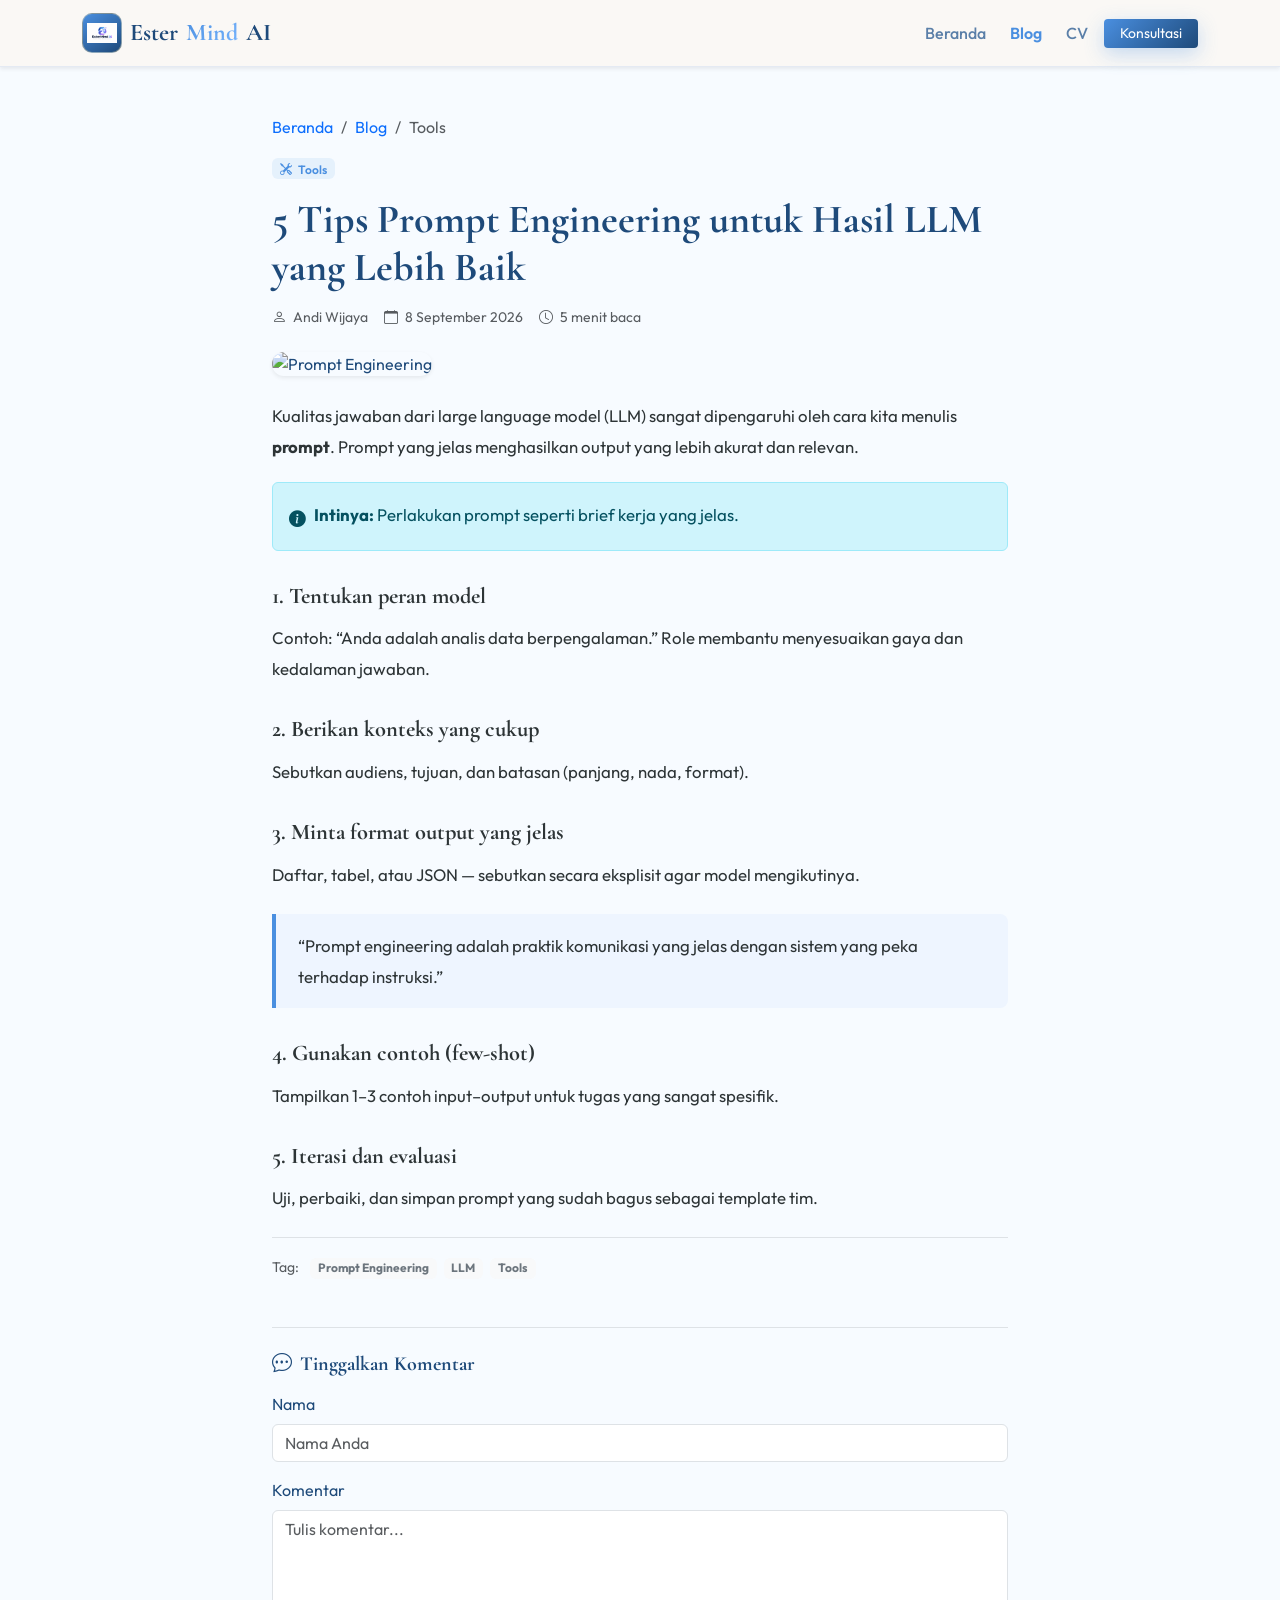
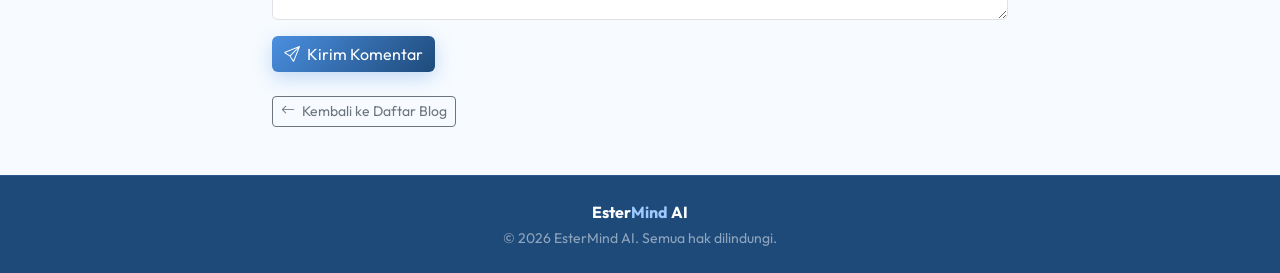
==== blog-detail-2.html @ 057c3f6c "first commit" ====
<!DOCTYPE html>
<html lang="id">
<head>
  <meta charset="UTF-8">
  <meta name="viewport" content="width=device-width, initial-scale=1.0">
  <title>5 Tips Prompt Engineering — EsterMind AI</title>
  <link href="https://cdn.jsdelivr.net/npm/bootstrap@5.3.3/dist/css/bootstrap.min.css" rel="stylesheet">
  <link href="https://cdn.jsdelivr.net/npm/bootstrap-icons@1.11.3/font/bootstrap-icons.min.css" rel="stylesheet">
  <link href="https://fonts.googleapis.com/css2?family=Cormorant+Garamond:wght@500;600;700&family=Outfit:wght@400;500;600;700&display=swap" rel="stylesheet">
  <style>
    body { font-family: "Outfit", system-ui, sans-serif; background: #F7FBFF; color: #1E4A7A; }
    h1, h2, h5 { font-family: "Cormorant Garamond", Georgia, serif; }
    .navbar { background: rgba(250,248,245,0.92) !important; border-bottom: 1px solid rgba(74,143,224,0.12); }
    .navbar-brand { font-family: "Cormorant Garamond", Georgia, serif; font-weight: 700; font-size: 1.5rem; color: #1E4A7A !important; }
    .navbar-brand span { background: linear-gradient(135deg, #4A8FE0, #7BB7FF); -webkit-background-clip: text; -webkit-text-fill-color: transparent; background-clip: text; }
    .navbar-brand img { width: 40px; height: 40px; object-fit: contain; border-radius: 12px; background: linear-gradient(145deg, #4A8FE0, #1E4A7A); padding: 4px; border: 1.5px solid rgba(232,213,163,0.45); }
    .btn-brand { background: linear-gradient(135deg, #4A8FE0, #1E4A7A); color: #fff; border: none; box-shadow: 0 6px 20px rgba(74,143,224,0.3); }
    .btn-brand:hover { background: #1E4A7A; color: #fff; }
    .badge-ai { background: rgba(74,143,224,0.1); color: #4A8FE0; font-weight: 600; }
    .article-cover { max-height: 420px; object-fit: cover; width: 100%; border-radius: 12px; }
    .article-body { font-size: 1.05rem; line-height: 1.85; color: #2d3436; }
    .article-body h2 { font-size: 1.4rem; font-weight: 700; margin-top: 2rem; margin-bottom: 0.8rem; }
    .article-body p { margin-bottom: 1.2rem; }
    .article-body blockquote { border-left: 4px solid #4A8FE0; background: #EEF5FF; padding: 1rem 1.4rem; margin: 1.5rem 0; border-radius: 0 8px 8px 0; }
    footer { background: #1E4A7A; border-top: 1px solid rgba(123,183,255,0.15); }
    .nav-link { color: #5A7FA8 !important; font-weight: 500; }
    .nav-link.active { color: #4A8FE0 !important; font-weight: 600; }
    .nav-link:hover { color: #4A8FE0 !important; }
  </style>
</head>
<body>
  <nav class="navbar navbar-expand-lg navbar-light bg-white shadow-sm sticky-top">
    <div class="container">
      <a class="navbar-brand d-flex align-items-center gap-2" href="index.html">
        <img src="assets/css/images/estermind.png" alt="Logo" style="width:40px;height:40px;object-fit:contain;border-radius:10px;"> Ester<span>Mind</span> AI
      </a>
      <button class="navbar-toggler" type="button" data-bs-toggle="collapse" data-bs-target="#navbarNav"><span class="navbar-toggler-icon"></span></button>
      <div class="collapse navbar-collapse" id="navbarNav">
        <ul class="navbar-nav ms-auto align-items-lg-center gap-lg-2">
          <li class="nav-item"><a class="nav-link" href="index.html">Beranda</a></li>
          <li class="nav-item"><a class="nav-link active fw-semibold" href="blog.html">Blog</a></li>
          <li class="nav-item"><a class="nav-link" href="cv.html">CV</a></li>
          <li class="nav-item"><a class="btn btn-brand btn-sm px-3" href="index.html#kontak">Konsultasi</a></li>
        </ul>
      </div>
    </div>
  </nav>

  <article class="py-5">
    <div class="container">
      <div class="row justify-content-center">
        <div class="col-lg-8">
          <nav aria-label="breadcrumb" class="mb-3">
            <ol class="breadcrumb">
              <li class="breadcrumb-item"><a href="index.html" class="text-decoration-none">Beranda</a></li>
              <li class="breadcrumb-item"><a href="blog.html" class="text-decoration-none">Blog</a></li>
              <li class="breadcrumb-item active">Tools</li>
            </ol>
          </nav>
          <span class="badge badge-ai mb-3"><i class="bi bi-tools me-1"></i> Tools</span>
          <h1 class="fw-bold mb-3">5 Tips Prompt Engineering untuk Hasil LLM yang Lebih Baik</h1>
          <div class="d-flex flex-wrap align-items-center gap-3 text-muted small mb-4">
            <span><i class="bi bi-person me-1"></i> Andi Wijaya</span>
            <span><i class="bi bi-calendar me-1"></i> 8 September 2026</span>
            <span><i class="bi bi-clock me-1"></i> 5 menit baca</span>
          </div>
          <img src="https://images.unsplash.com/photo-1620712943543-bcc4688e7485?w=1200&h=600&fit=crop" alt="Prompt Engineering" class="article-cover mb-4 shadow-sm">
          <div class="article-body">
            <p>Kualitas jawaban dari large language model (LLM) sangat dipengaruhi oleh cara kita menulis <strong>prompt</strong>. Prompt yang jelas menghasilkan output yang lebih akurat dan relevan.</p>
            <div class="alert alert-info d-flex align-items-start gap-2" role="alert">
              <i class="bi bi-info-circle-fill mt-1"></i>
              <div><strong>Intinya:</strong> Perlakukan prompt seperti brief kerja yang jelas.</div>
            </div>
            <h2>1. Tentukan peran model</h2>
            <p>Contoh: “Anda adalah analis data berpengalaman.” Role membantu menyesuaikan gaya dan kedalaman jawaban.</p>
            <h2>2. Berikan konteks yang cukup</h2>
            <p>Sebutkan audiens, tujuan, dan batasan (panjang, nada, format).</p>
            <h2>3. Minta format output yang jelas</h2>
            <p>Daftar, tabel, atau JSON — sebutkan secara eksplisit agar model mengikutinya.</p>
            <blockquote>“Prompt engineering adalah praktik komunikasi yang jelas dengan sistem yang peka terhadap instruksi.”</blockquote>
            <h2>4. Gunakan contoh (few-shot)</h2>
            <p>Tampilkan 1–3 contoh input–output untuk tugas yang sangat spesifik.</p>
            <h2>5. Iterasi dan evaluasi</h2>
            <p>Uji, perbaiki, dan simpan prompt yang sudah bagus sebagai template tim.</p>
          </div>
          <div class="mt-4 pt-3 border-top">
            <span class="text-muted small me-2">Tag:</span>
            <span class="badge bg-light text-secondary me-1">Prompt Engineering</span>
            <span class="badge bg-light text-secondary me-1">LLM</span>
            <span class="badge bg-light text-secondary">Tools</span>
          </div>
          <div class="mt-5 pt-4 border-top">
            <h5 class="fw-bold mb-3"><i class="bi bi-chat-dots me-2"></i>Tinggalkan Komentar</h5>
            <form>
              <div class="mb-3"><label class="form-label">Nama</label><input type="text" class="form-control" placeholder="Nama Anda"></div>
              <div class="mb-3"><label class="form-label">Komentar</label><textarea class="form-control" rows="4" placeholder="Tulis komentar..."></textarea></div>
              <button type="button" class="btn btn-brand"><i class="bi bi-send me-1"></i> Kirim Komentar</button>
            </form>
          </div>
          <div class="mt-4"><a href="blog.html" class="btn btn-outline-secondary btn-sm"><i class="bi bi-arrow-left me-1"></i> Kembali ke Daftar Blog</a></div>
        </div>
      </div>
    </div>
  </article>

  <footer class="text-white-50 py-4">
    <div class="container text-center">
      <p class="mb-1"><a href="index.html" class="text-white text-decoration-none fw-bold">Ester<span style="color:#9CC9FF;">Mind</span> AI</a></p>
      <p class="small mb-0">&copy; 2026 EsterMind AI. Semua hak dilindungi.</p>
    </div>
  </footer>
  <script src="https://cdn.jsdelivr.net/npm/bootstrap@5.3.3/dist/js/bootstrap.bundle.min.js"></script>
</body>
</html>
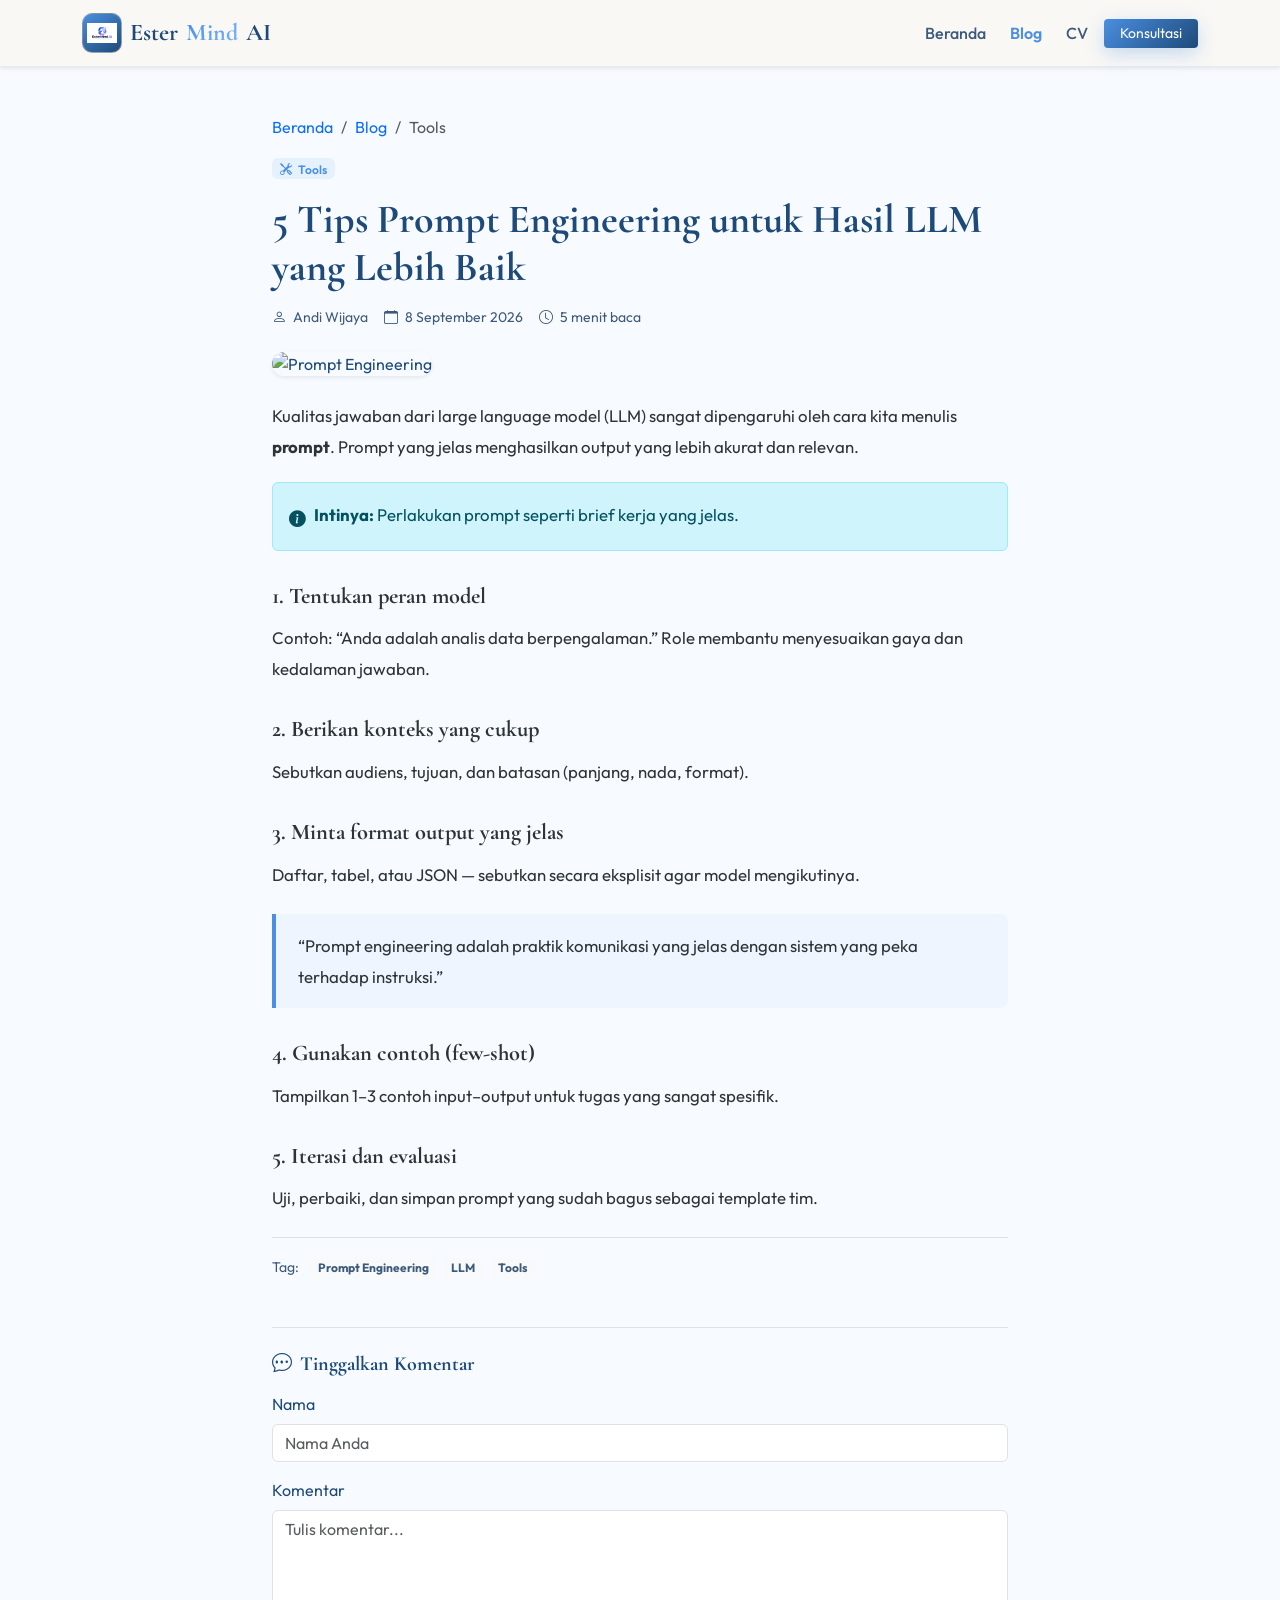
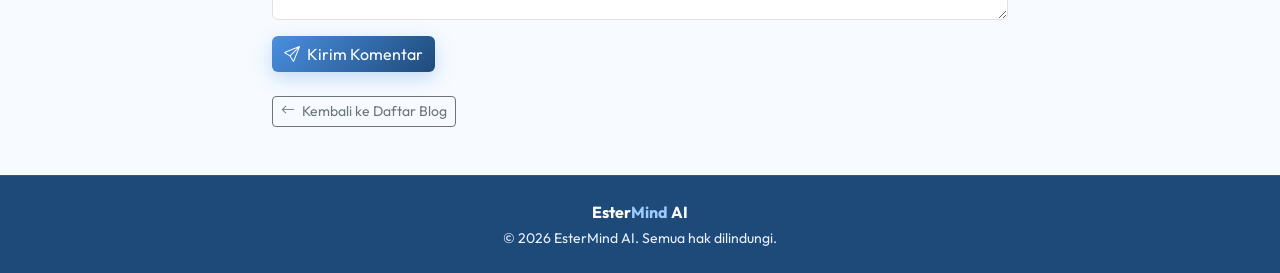
==== commit 15fc3472: "lagi" ====
--- a/blog-detail-2.html
+++ b/blog-detail-2.html
@@ -23,18 +23,21 @@
     .article-body p { margin-bottom: 1.2rem; }
     .article-body blockquote { border-left: 4px solid #4A8FE0; background: #EEF5FF; padding: 1rem 1.4rem; margin: 1.5rem 0; border-radius: 0 8px 8px 0; }
     footer { background: #1E4A7A; border-top: 1px solid rgba(123,183,255,0.15); }
-    .nav-link { color: #5A7FA8 !important; font-weight: 500; }
+    .nav-link { color: #3D5A7A !important; font-weight: 500; }
     .nav-link.active { color: #4A8FE0 !important; font-weight: 600; }
     .nav-link:hover { color: #4A8FE0 !important; }
+      .text-body-secondary { color: #3D5A7A !important; }
+    .text-secondary { color: #3D5A7A !important; }
+    footer, footer a, footer p { color: #E8F2FF !important; }
   </style>
 </head>
 <body>
-  <nav class="navbar navbar-expand-lg navbar-light bg-white shadow-sm sticky-top">
+  <nav class="navbar navbar-expand-lg navbar-light shadow-sm sticky-top" aria-label="Navigasi utama" aria-label="Navigasi utama">
     <div class="container">
       <a class="navbar-brand d-flex align-items-center gap-2" href="index.html">
-        <img src="assets/css/images/estermind.png" alt="Logo" style="width:40px;height:40px;object-fit:contain;border-radius:10px;"> Ester<span>Mind</span> AI
+        <img src="assets/css/images/estermind.png" alt="" style="width:40px;height:40px;object-fit:contain;border-radius:10px;"> Ester<span>Mind</span> AI
       </a>
-      <button class="navbar-toggler" type="button" data-bs-toggle="collapse" data-bs-target="#navbarNav"><span class="navbar-toggler-icon"></span></button>
+      <button class="navbar-toggler" type="button" data-bs-toggle="collapse" data-bs-target="#navbarNav" aria-controls="navbarNav" aria-expanded="false" aria-label="Buka menu navigasi"><span class="navbar-toggler-icon"></span></button>
       <div class="collapse navbar-collapse" id="navbarNav">
         <ul class="navbar-nav ms-auto align-items-lg-center gap-lg-2">
           <li class="nav-item"><a class="nav-link" href="index.html">Beranda</a></li>
@@ -46,6 +49,8 @@
     </div>
   </nav>
 
+
+  <main id="main-content">
   <article class="py-5">
     <div class="container">
       <div class="row justify-content-center">
@@ -59,7 +64,7 @@
           </nav>
           <span class="badge badge-ai mb-3"><i class="bi bi-tools me-1"></i> Tools</span>
           <h1 class="fw-bold mb-3">5 Tips Prompt Engineering untuk Hasil LLM yang Lebih Baik</h1>
-          <div class="d-flex flex-wrap align-items-center gap-3 text-muted small mb-4">
+          <div class="d-flex flex-wrap align-items-center gap-3 text-body-secondary small mb-4">
             <span><i class="bi bi-person me-1"></i> Andi Wijaya</span>
             <span><i class="bi bi-calendar me-1"></i> 8 September 2026</span>
             <span><i class="bi bi-clock me-1"></i> 5 menit baca</span>
@@ -84,13 +89,13 @@
             <p>Uji, perbaiki, dan simpan prompt yang sudah bagus sebagai template tim.</p>
           </div>
           <div class="mt-4 pt-3 border-top">
-            <span class="text-muted small me-2">Tag:</span>
+            <span class="text-secondary small me-2">Tag:</span>
             <span class="badge bg-light text-secondary me-1">Prompt Engineering</span>
             <span class="badge bg-light text-secondary me-1">LLM</span>
             <span class="badge bg-light text-secondary">Tools</span>
           </div>
           <div class="mt-5 pt-4 border-top">
-            <h5 class="fw-bold mb-3"><i class="bi bi-chat-dots me-2"></i>Tinggalkan Komentar</h5>
+            <h2 class="fw-bold mb-3 h5"><i class="bi bi-chat-dots me-2" aria-hidden="true"></i>Tinggalkan Komentar</h2>
             <form>
               <div class="mb-3"><label class="form-label">Nama</label><input type="text" class="form-control" placeholder="Nama Anda"></div>
               <div class="mb-3"><label class="form-label">Komentar</label><textarea class="form-control" rows="4" placeholder="Tulis komentar..."></textarea></div>
@@ -103,7 +108,9 @@
     </div>
   </article>
 
-  <footer class="text-white-50 py-4">
+    </main>
+
+  <footer class="text-white py-4" role="contentinfo">
     <div class="container text-center">
       <p class="mb-1"><a href="index.html" class="text-white text-decoration-none fw-bold">Ester<span style="color:#9CC9FF;">Mind</span> AI</a></p>
       <p class="small mb-0">&copy; 2026 EsterMind AI. Semua hak dilindungi.</p>
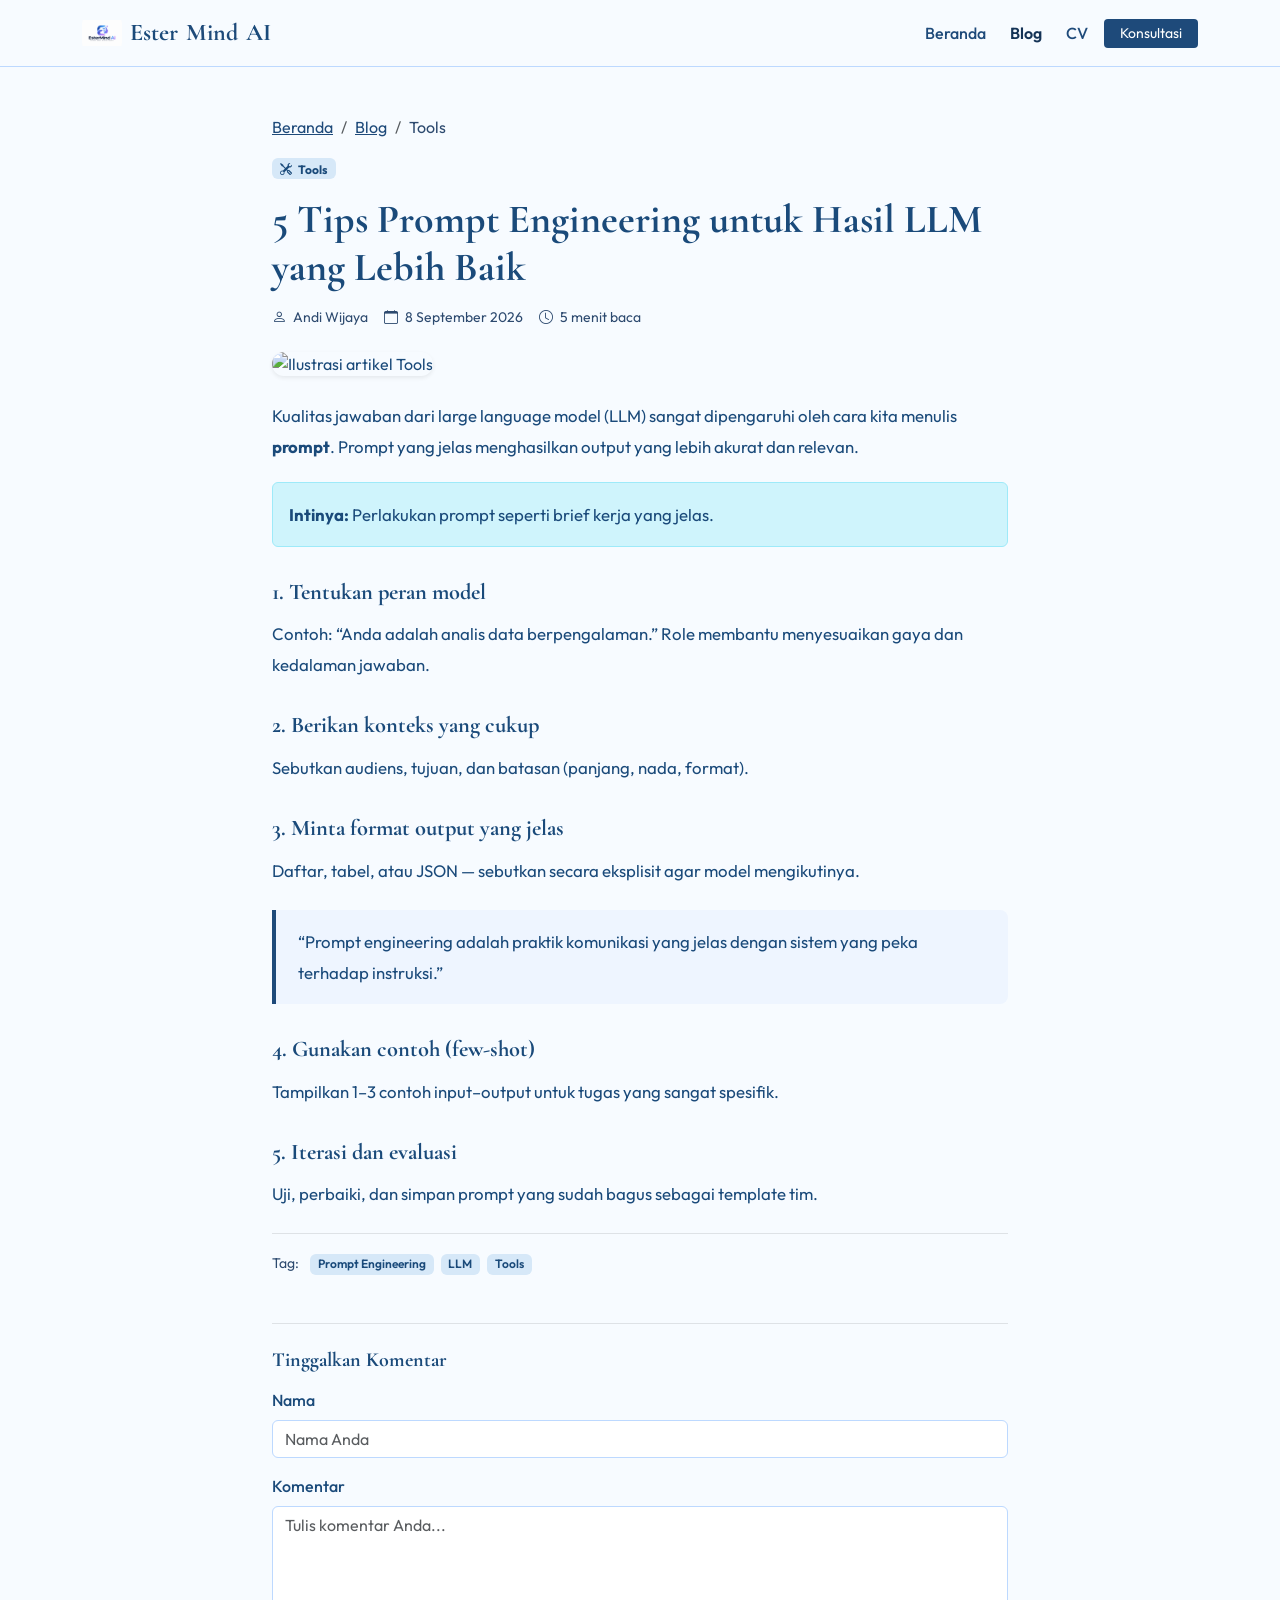
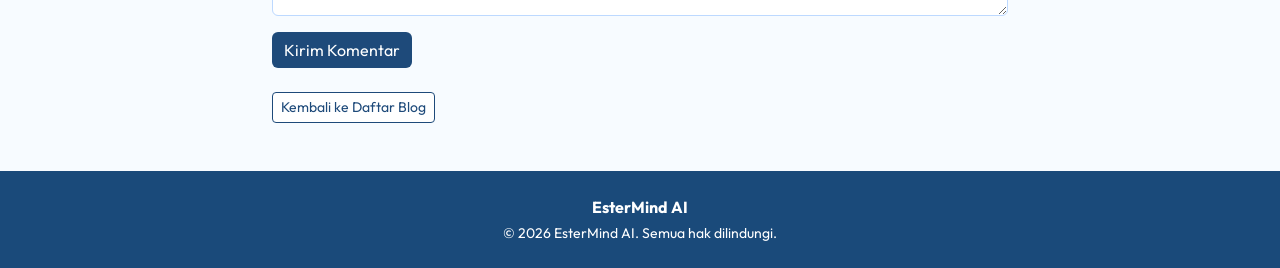
==== commit f6381306: "again" ====
--- a/blog-detail-2.html
+++ b/blog-detail-2.html
@@ -3,45 +3,61 @@
 <head>
   <meta charset="UTF-8">
   <meta name="viewport" content="width=device-width, initial-scale=1.0">
-  <title>5 Tips Prompt Engineering — EsterMind AI</title>
+  <title>5 Tips Prompt Engineering untuk Hasil LLM yang Lebih Baik — EsterMind AI</title>
   <link href="https://cdn.jsdelivr.net/npm/bootstrap@5.3.3/dist/css/bootstrap.min.css" rel="stylesheet">
   <link href="https://cdn.jsdelivr.net/npm/bootstrap-icons@1.11.3/font/bootstrap-icons.min.css" rel="stylesheet">
   <link href="https://fonts.googleapis.com/css2?family=Cormorant+Garamond:wght@500;600;700&family=Outfit:wght@400;500;600;700&display=swap" rel="stylesheet">
   <style>
-    body { font-family: "Outfit", system-ui, sans-serif; background: #F7FBFF; color: #1E4A7A; }
-    h1, h2, h5 { font-family: "Cormorant Garamond", Georgia, serif; }
-    .navbar { background: rgba(250,248,245,0.92) !important; border-bottom: 1px solid rgba(74,143,224,0.12); }
-    .navbar-brand { font-family: "Cormorant Garamond", Georgia, serif; font-weight: 700; font-size: 1.5rem; color: #1E4A7A !important; }
-    .navbar-brand span { background: linear-gradient(135deg, #4A8FE0, #7BB7FF); -webkit-background-clip: text; -webkit-text-fill-color: transparent; background-clip: text; }
-    .navbar-brand img { width: 40px; height: 40px; object-fit: contain; border-radius: 12px; background: linear-gradient(145deg, #4A8FE0, #1E4A7A); padding: 4px; border: 1.5px solid rgba(232,213,163,0.45); }
-    .btn-brand { background: linear-gradient(135deg, #4A8FE0, #1E4A7A); color: #fff; border: none; box-shadow: 0 6px 20px rgba(74,143,224,0.3); }
-    .btn-brand:hover { background: #1E4A7A; color: #fff; }
-    .badge-ai { background: rgba(74,143,224,0.1); color: #4A8FE0; font-weight: 600; }
+    body { font-family: "Outfit", system-ui, sans-serif; background: #F7FBFF; color: #1A4A7A; }
+    h1, h2, h3, h5, .card-title { font-family: "Cormorant Garamond", Georgia, serif; }
+    .navbar { background: #F7FBFF !important; border-bottom: 1px solid #BDD9FF; }
+    .navbar-brand { font-family: "Cormorant Garamond", Georgia, serif; font-weight: 700; font-size: 1.5rem; color: #1A4A7A !important; }
+    .navbar-brand span { color: #1E4A7A !important; -webkit-text-fill-color: #1E4A7A; background: none; }
+    .navbar-brand img { width: 40px; height: 40px; object-fit: contain; border-radius: 10px; background: transparent; padding: 0; border: none; }
+    .btn-brand { background: #1E4A7A; color: #ffffff; border: none; }
+    .btn-brand:hover { background: #143356; color: #ffffff; }
+    .btn-outline-secondary { color: #1E4A7A; border-color: #1E4A7A; background: #ffffff; }
+    .btn-outline-secondary:hover { background: #1E4A7A; color: #ffffff; border-color: #1E4A7A; }
+    .badge-ai { background: #D6E8F8; color: #1A4A7A; font-weight: 700; }
+    .card { transition: transform 0.25s ease, box-shadow 0.25s ease; border: 1.5px solid #BDD9FF; background: #ffffff; border-radius: 16px; }
+    .card:hover { transform: translateY(-6px); box-shadow: 0 14px 36px rgba(30,74,122,0.12); }
+    .card-img-top { height: 200px; object-fit: cover; border-radius: 16px 16px 0 0; }
+    .page-header { background: #EEF5FF; border-bottom: 1px solid #BDD9FF; }
+    .page-header h1 { font-weight: 600; color: #1A4A7A; }
     .article-cover { max-height: 420px; object-fit: cover; width: 100%; border-radius: 12px; }
-    .article-body { font-size: 1.05rem; line-height: 1.85; color: #2d3436; }
-    .article-body h2 { font-size: 1.4rem; font-weight: 700; margin-top: 2rem; margin-bottom: 0.8rem; }
+    .article-body { font-size: 1.05rem; line-height: 1.85; color: #1A4A7A; }
+    .article-body h2 { font-size: 1.4rem; font-weight: 700; margin-top: 2rem; margin-bottom: 0.8rem; color: #1A4A7A; }
     .article-body p { margin-bottom: 1.2rem; }
-    .article-body blockquote { border-left: 4px solid #4A8FE0; background: #EEF5FF; padding: 1rem 1.4rem; margin: 1.5rem 0; border-radius: 0 8px 8px 0; }
-    footer { background: #1E4A7A; border-top: 1px solid rgba(123,183,255,0.15); }
-    .nav-link { color: #3D5A7A !important; font-weight: 500; }
-    .nav-link.active { color: #4A8FE0 !important; font-weight: 600; }
-    .nav-link:hover { color: #4A8FE0 !important; }
-      .text-body-secondary { color: #3D5A7A !important; }
-    .text-secondary { color: #3D5A7A !important; }
-    footer, footer a, footer p { color: #E8F2FF !important; }
-  </style>
+    .article-body blockquote { border-left: 4px solid #1E4A7A; background: #EEF5FF; padding: 1rem 1.4rem; margin: 1.5rem 0; border-radius: 0 8px 8px 0; color: #1A4A7A; }
+    footer { background: #1A4A7A; color: #FFFFFF; }
+    footer a, footer p, footer span { color: #FFFFFF !important; }
+    .nav-link { color: #1E4A7A !important; font-weight: 500; }
+    .nav-link.active { color: #143356 !important; font-weight: 700; }
+    .nav-link:hover { color: #143356 !important; }
+    .text-muted, .text-secondary, .text-body-secondary { color: #2D4A6F !important; }
+    .badge.bg-light { color: #1A4A7A !important; background: #D6E8F8 !important; font-weight: 600; }
+    .breadcrumb-item a { color: #1E4A7A; }
+    .breadcrumb-item.active { color: #2D4A6F; }
+    .form-label { color: #1A4A7A; font-weight: 500; }
+    .form-control { border-color: #BDD9FF; color: #1A4A7A; }
+    .alert { color: #1A4A7A; }
+    a { color: #1E4A7A; }
+</style>
 </head>
 <body>
-  <nav class="navbar navbar-expand-lg navbar-light shadow-sm sticky-top" aria-label="Navigasi utama" aria-label="Navigasi utama">
+  <nav class="navbar navbar-expand-lg sticky-top" aria-label="Navigasi utama">
     <div class="container">
       <a class="navbar-brand d-flex align-items-center gap-2" href="index.html">
-        <img src="assets/css/images/estermind.png" alt="" style="width:40px;height:40px;object-fit:contain;border-radius:10px;"> Ester<span>Mind</span> AI
+        <img src="assets/css/images/estermind.png" alt="" width="40" height="40">
+        Ester<span>Mind</span> AI
       </a>
-      <button class="navbar-toggler" type="button" data-bs-toggle="collapse" data-bs-target="#navbarNav" aria-controls="navbarNav" aria-expanded="false" aria-label="Buka menu navigasi"><span class="navbar-toggler-icon"></span></button>
+      <button class="navbar-toggler" type="button" data-bs-toggle="collapse" data-bs-target="#navbarNav" aria-controls="navbarNav" aria-expanded="false" aria-label="Buka menu navigasi">
+        <span class="navbar-toggler-icon"></span>
+      </button>
       <div class="collapse navbar-collapse" id="navbarNav">
         <ul class="navbar-nav ms-auto align-items-lg-center gap-lg-2">
           <li class="nav-item"><a class="nav-link" href="index.html">Beranda</a></li>
-          <li class="nav-item"><a class="nav-link active fw-semibold" href="blog.html">Blog</a></li>
+          <li class="nav-item"><a class="nav-link active fw-semibold" href="blog.html" aria-current="page">Blog</a></li>
           <li class="nav-item"><a class="nav-link" href="cv.html">CV</a></li>
           <li class="nav-item"><a class="btn btn-brand btn-sm px-3" href="index.html#kontak">Konsultasi</a></li>
         </ul>
@@ -49,70 +65,70 @@
     </div>
   </nav>
 
-
   <main id="main-content">
-  <article class="py-5">
-    <div class="container">
-      <div class="row justify-content-center">
-        <div class="col-lg-8">
-          <nav aria-label="breadcrumb" class="mb-3">
-            <ol class="breadcrumb">
-              <li class="breadcrumb-item"><a href="index.html" class="text-decoration-none">Beranda</a></li>
-              <li class="breadcrumb-item"><a href="blog.html" class="text-decoration-none">Blog</a></li>
-              <li class="breadcrumb-item active">Tools</li>
-            </ol>
-          </nav>
-          <span class="badge badge-ai mb-3"><i class="bi bi-tools me-1"></i> Tools</span>
-          <h1 class="fw-bold mb-3">5 Tips Prompt Engineering untuk Hasil LLM yang Lebih Baik</h1>
-          <div class="d-flex flex-wrap align-items-center gap-3 text-body-secondary small mb-4">
-            <span><i class="bi bi-person me-1"></i> Andi Wijaya</span>
-            <span><i class="bi bi-calendar me-1"></i> 8 September 2026</span>
-            <span><i class="bi bi-clock me-1"></i> 5 menit baca</span>
+    <article class="py-5">
+      <div class="container">
+        <div class="row justify-content-center">
+          <div class="col-lg-8">
+            <nav aria-label="breadcrumb" class="mb-3">
+              <ol class="breadcrumb">
+                <li class="breadcrumb-item"><a href="index.html">Beranda</a></li>
+                <li class="breadcrumb-item"><a href="blog.html">Blog</a></li>
+                <li class="breadcrumb-item active" aria-current="page">Tools</li>
+              </ol>
+            </nav>
+            <span class="badge badge-ai mb-3"><i class="bi bi-tools me-1" aria-hidden="true"></i> Tools</span>
+            <h1 class="fw-bold mb-3">5 Tips Prompt Engineering untuk Hasil LLM yang Lebih Baik</h1>
+            <div class="d-flex flex-wrap align-items-center gap-3 text-muted small mb-4">
+              <span><i class="bi bi-person me-1" aria-hidden="true"></i> Andi Wijaya</span>
+              <span><i class="bi bi-calendar me-1" aria-hidden="true"></i> 8 September 2026</span>
+              <span><i class="bi bi-clock me-1" aria-hidden="true"></i> 5 menit baca</span>
+            </div>
+            <img src="https://images.unsplash.com/photo-1620712943543-bcc4688e7485?w=1200&h=600&fit=crop" alt="Ilustrasi artikel Tools" class="article-cover mb-4 shadow-sm" width="1200" height="600">
+            <div class="article-body">
+              <p>Kualitas jawaban dari large language model (LLM) sangat dipengaruhi oleh cara kita menulis <strong>prompt</strong>. Prompt yang jelas menghasilkan output yang lebih akurat dan relevan.</p>
+              <div class="alert alert-info" role="alert"><strong>Intinya:</strong> Perlakukan prompt seperti brief kerja yang jelas.</div>
+              <h2>1. Tentukan peran model</h2>
+              <p>Contoh: “Anda adalah analis data berpengalaman.” Role membantu menyesuaikan gaya dan kedalaman jawaban.</p>
+              <h2>2. Berikan konteks yang cukup</h2>
+              <p>Sebutkan audiens, tujuan, dan batasan (panjang, nada, format).</p>
+              <h2>3. Minta format output yang jelas</h2>
+              <p>Daftar, tabel, atau JSON — sebutkan secara eksplisit agar model mengikutinya.</p>
+              <blockquote>“Prompt engineering adalah praktik komunikasi yang jelas dengan sistem yang peka terhadap instruksi.”</blockquote>
+              <h2>4. Gunakan contoh (few-shot)</h2>
+              <p>Tampilkan 1–3 contoh input–output untuk tugas yang sangat spesifik.</p>
+              <h2>5. Iterasi dan evaluasi</h2>
+              <p>Uji, perbaiki, dan simpan prompt yang sudah bagus sebagai template tim.</p>
+            </div>
+            <div class="mt-4 pt-3 border-top">
+              <span class="text-muted small me-2">Tag:</span>
+              <span class="badge bg-light text-secondary me-1">Prompt Engineering</span> <span class="badge bg-light text-secondary me-1">LLM</span> <span class="badge bg-light text-secondary me-1">Tools</span>
+            </div>
+            <div class="mt-5 pt-4 border-top">
+              <h2 class="h5 fw-bold mb-3">Tinggalkan Komentar</h2>
+              <form>
+                <div class="mb-3">
+                  <label for="nama-komentar" class="form-label">Nama</label>
+                  <input type="text" id="nama-komentar" name="nama" class="form-control" placeholder="Nama Anda" autocomplete="name">
+                </div>
+                <div class="mb-3">
+                  <label for="isi-komentar" class="form-label">Komentar</label>
+                  <textarea id="isi-komentar" name="komentar" class="form-control" rows="4" placeholder="Tulis komentar Anda..."></textarea>
+                </div>
+                <button type="button" class="btn btn-brand">Kirim Komentar</button>
+              </form>
+            </div>
+            <div class="mt-4">
+              <a href="blog.html" class="btn btn-outline-secondary btn-sm">Kembali ke Daftar Blog</a>
+            </div>
           </div>
-          <img src="https://images.unsplash.com/photo-1620712943543-bcc4688e7485?w=1200&h=600&fit=crop" alt="Prompt Engineering" class="article-cover mb-4 shadow-sm">
-          <div class="article-body">
-            <p>Kualitas jawaban dari large language model (LLM) sangat dipengaruhi oleh cara kita menulis <strong>prompt</strong>. Prompt yang jelas menghasilkan output yang lebih akurat dan relevan.</p>
-            <div class="alert alert-info d-flex align-items-start gap-2" role="alert">
-              <i class="bi bi-info-circle-fill mt-1"></i>
-              <div><strong>Intinya:</strong> Perlakukan prompt seperti brief kerja yang jelas.</div>
-            </div>
-            <h2>1. Tentukan peran model</h2>
-            <p>Contoh: “Anda adalah analis data berpengalaman.” Role membantu menyesuaikan gaya dan kedalaman jawaban.</p>
-            <h2>2. Berikan konteks yang cukup</h2>
-            <p>Sebutkan audiens, tujuan, dan batasan (panjang, nada, format).</p>
-            <h2>3. Minta format output yang jelas</h2>
-            <p>Daftar, tabel, atau JSON — sebutkan secara eksplisit agar model mengikutinya.</p>
-            <blockquote>“Prompt engineering adalah praktik komunikasi yang jelas dengan sistem yang peka terhadap instruksi.”</blockquote>
-            <h2>4. Gunakan contoh (few-shot)</h2>
-            <p>Tampilkan 1–3 contoh input–output untuk tugas yang sangat spesifik.</p>
-            <h2>5. Iterasi dan evaluasi</h2>
-            <p>Uji, perbaiki, dan simpan prompt yang sudah bagus sebagai template tim.</p>
-          </div>
-          <div class="mt-4 pt-3 border-top">
-            <span class="text-secondary small me-2">Tag:</span>
-            <span class="badge bg-light text-secondary me-1">Prompt Engineering</span>
-            <span class="badge bg-light text-secondary me-1">LLM</span>
-            <span class="badge bg-light text-secondary">Tools</span>
-          </div>
-          <div class="mt-5 pt-4 border-top">
-            <h2 class="fw-bold mb-3 h5"><i class="bi bi-chat-dots me-2" aria-hidden="true"></i>Tinggalkan Komentar</h2>
-            <form>
-              <div class="mb-3"><label class="form-label">Nama</label><input type="text" class="form-control" placeholder="Nama Anda"></div>
-              <div class="mb-3"><label class="form-label">Komentar</label><textarea class="form-control" rows="4" placeholder="Tulis komentar..."></textarea></div>
-              <button type="button" class="btn btn-brand"><i class="bi bi-send me-1"></i> Kirim Komentar</button>
-            </form>
-          </div>
-          <div class="mt-4"><a href="blog.html" class="btn btn-outline-secondary btn-sm"><i class="bi bi-arrow-left me-1"></i> Kembali ke Daftar Blog</a></div>
         </div>
       </div>
-    </div>
-  </article>
-
-    </main>
-
-  <footer class="text-white py-4" role="contentinfo">
+    </article>
+  </main>
+  <footer class="py-4" role="contentinfo">
     <div class="container text-center">
-      <p class="mb-1"><a href="index.html" class="text-white text-decoration-none fw-bold">Ester<span style="color:#9CC9FF;">Mind</span> AI</a></p>
+      <p class="mb-1"><a href="index.html" class="text-decoration-none fw-bold">EsterMind AI</a></p>
       <p class="small mb-0">&copy; 2026 EsterMind AI. Semua hak dilindungi.</p>
     </div>
   </footer>
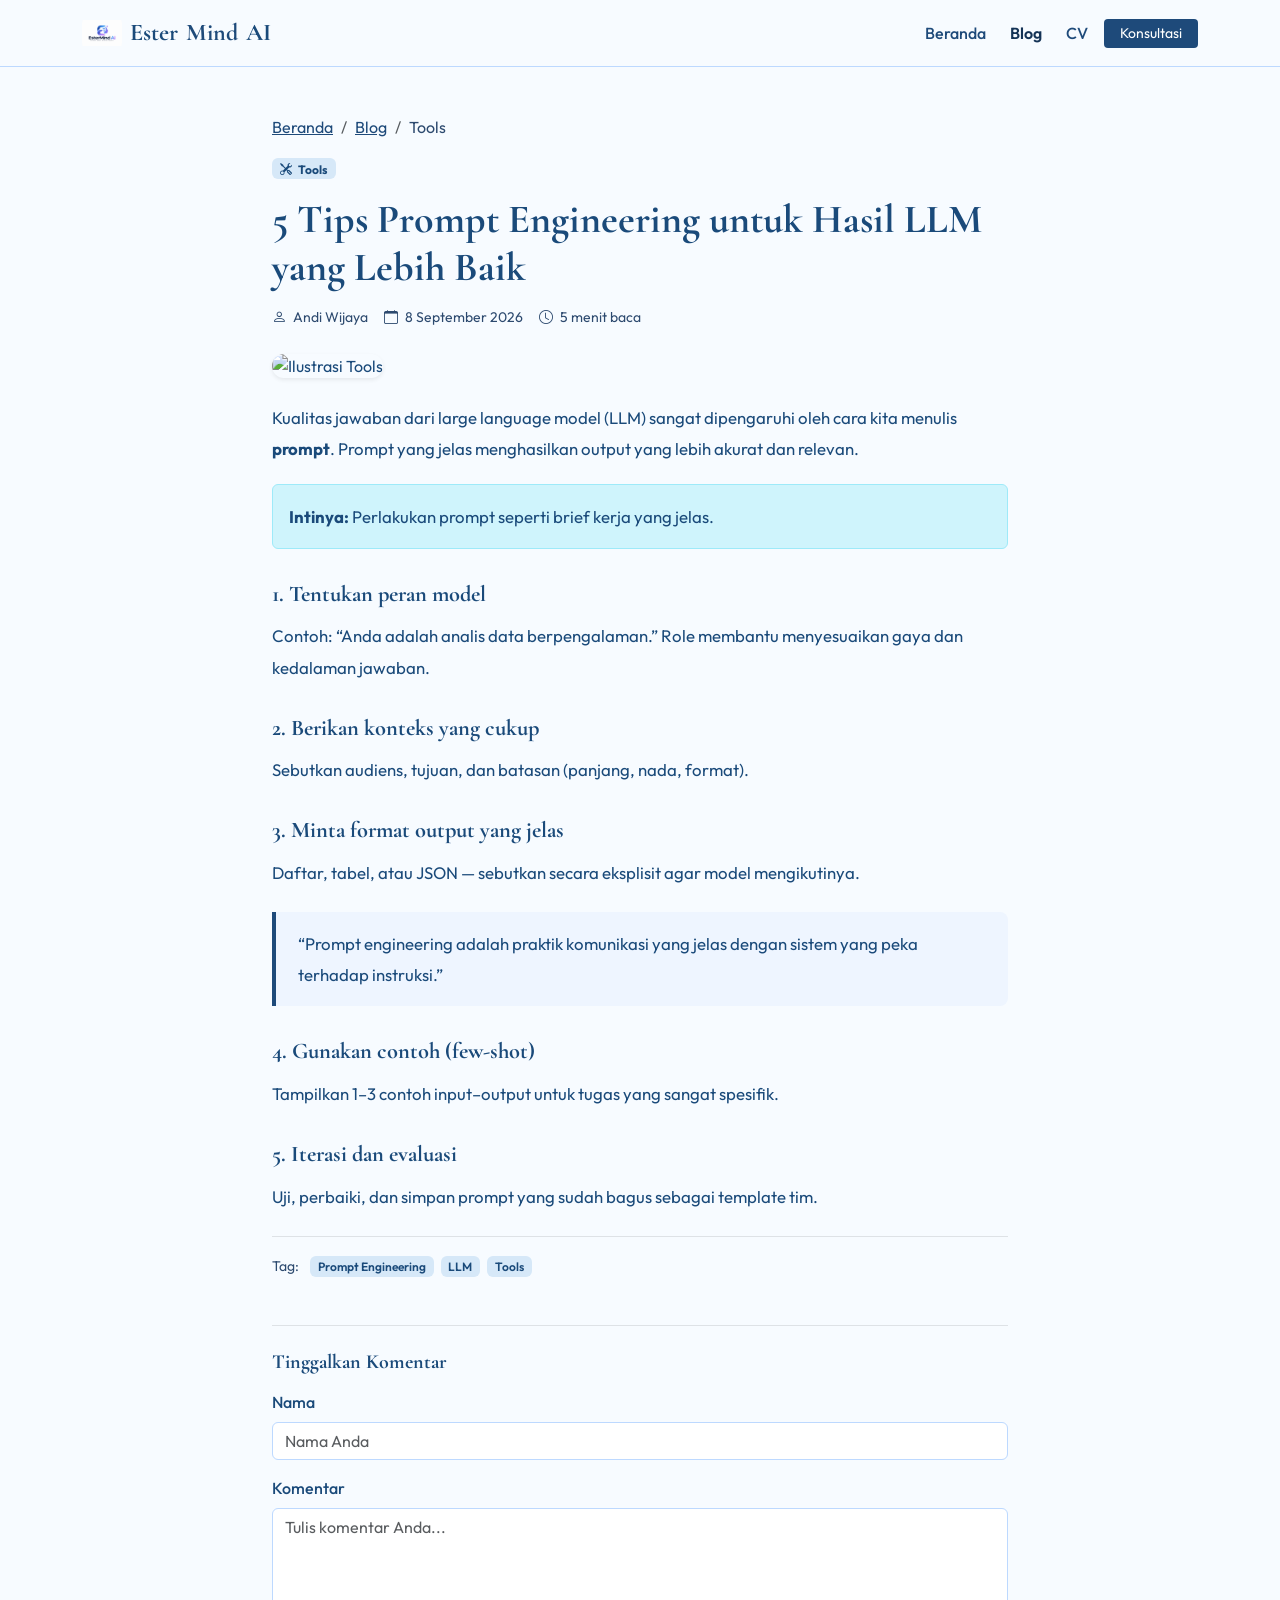
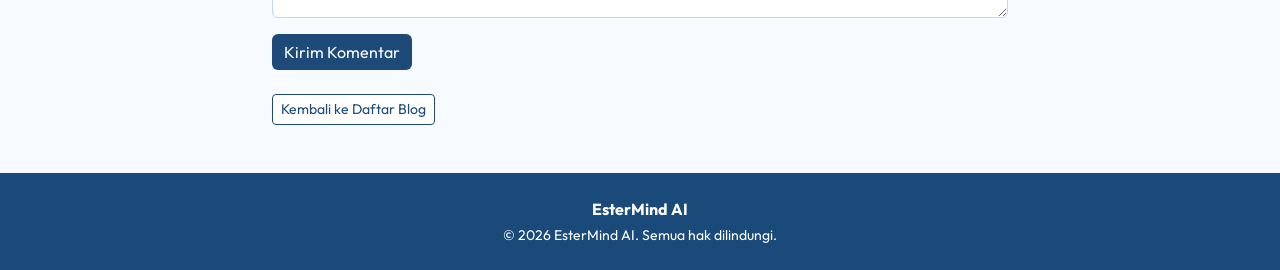
==== commit 85d9b952: "lopyu" ====
--- a/blog-detail-2.html
+++ b/blog-detail-2.html
@@ -7,48 +7,18 @@
   <link href="https://cdn.jsdelivr.net/npm/bootstrap@5.3.3/dist/css/bootstrap.min.css" rel="stylesheet">
   <link href="https://cdn.jsdelivr.net/npm/bootstrap-icons@1.11.3/font/bootstrap-icons.min.css" rel="stylesheet">
   <link href="https://fonts.googleapis.com/css2?family=Cormorant+Garamond:wght@500;600;700&family=Outfit:wght@400;500;600;700&display=swap" rel="stylesheet">
-  <style>
-    body { font-family: "Outfit", system-ui, sans-serif; background: #F7FBFF; color: #1A4A7A; }
-    h1, h2, h3, h5, .card-title { font-family: "Cormorant Garamond", Georgia, serif; }
-    .navbar { background: #F7FBFF !important; border-bottom: 1px solid #BDD9FF; }
-    .navbar-brand { font-family: "Cormorant Garamond", Georgia, serif; font-weight: 700; font-size: 1.5rem; color: #1A4A7A !important; }
-    .navbar-brand span { color: #1E4A7A !important; -webkit-text-fill-color: #1E4A7A; background: none; }
-    .navbar-brand img { width: 40px; height: 40px; object-fit: contain; border-radius: 10px; background: transparent; padding: 0; border: none; }
-    .btn-brand { background: #1E4A7A; color: #ffffff; border: none; }
-    .btn-brand:hover { background: #143356; color: #ffffff; }
-    .btn-outline-secondary { color: #1E4A7A; border-color: #1E4A7A; background: #ffffff; }
-    .btn-outline-secondary:hover { background: #1E4A7A; color: #ffffff; border-color: #1E4A7A; }
-    .badge-ai { background: #D6E8F8; color: #1A4A7A; font-weight: 700; }
-    .card { transition: transform 0.25s ease, box-shadow 0.25s ease; border: 1.5px solid #BDD9FF; background: #ffffff; border-radius: 16px; }
-    .card:hover { transform: translateY(-6px); box-shadow: 0 14px 36px rgba(30,74,122,0.12); }
-    .card-img-top { height: 200px; object-fit: cover; border-radius: 16px 16px 0 0; }
-    .page-header { background: #EEF5FF; border-bottom: 1px solid #BDD9FF; }
-    .page-header h1 { font-weight: 600; color: #1A4A7A; }
-    .article-cover { max-height: 420px; object-fit: cover; width: 100%; border-radius: 12px; }
-    .article-body { font-size: 1.05rem; line-height: 1.85; color: #1A4A7A; }
-    .article-body h2 { font-size: 1.4rem; font-weight: 700; margin-top: 2rem; margin-bottom: 0.8rem; color: #1A4A7A; }
-    .article-body p { margin-bottom: 1.2rem; }
-    .article-body blockquote { border-left: 4px solid #1E4A7A; background: #EEF5FF; padding: 1rem 1.4rem; margin: 1.5rem 0; border-radius: 0 8px 8px 0; color: #1A4A7A; }
-    footer { background: #1A4A7A; color: #FFFFFF; }
-    footer a, footer p, footer span { color: #FFFFFF !important; }
-    .nav-link { color: #1E4A7A !important; font-weight: 500; }
-    .nav-link.active { color: #143356 !important; font-weight: 700; }
-    .nav-link:hover { color: #143356 !important; }
-    .text-muted, .text-secondary, .text-body-secondary { color: #2D4A6F !important; }
-    .badge.bg-light { color: #1A4A7A !important; background: #D6E8F8 !important; font-weight: 600; }
-    .breadcrumb-item a { color: #1E4A7A; }
-    .breadcrumb-item.active { color: #2D4A6F; }
-    .form-label { color: #1A4A7A; font-weight: 500; }
-    .form-control { border-color: #BDD9FF; color: #1A4A7A; }
-    .alert { color: #1A4A7A; }
-    a { color: #1E4A7A; }
-</style>
+  <!-- CSS kustom blog (shared) -->
+  <link rel="stylesheet" href="assets/css/blog.css">
 </head>
 <body>
+
+  <!-- Detail artikel: 5 Tips Prompt Engineering untuk Hasil LLM yang Lebih Baik -->
+
+  <!-- Navigasi utama -->
   <nav class="navbar navbar-expand-lg sticky-top" aria-label="Navigasi utama">
     <div class="container">
       <a class="navbar-brand d-flex align-items-center gap-2" href="index.html">
-        <img src="assets/css/images/estermind.png" alt="" width="40" height="40">
+        <img src="assets/img/estermind.png" alt="" aria-hidden="true" width="40" height="40">
         Ester<span>Mind</span> AI
       </a>
       <button class="navbar-toggler" type="button" data-bs-toggle="collapse" data-bs-target="#navbarNav" aria-controls="navbarNav" aria-expanded="false" aria-label="Buka menu navigasi">
@@ -70,6 +40,8 @@
       <div class="container">
         <div class="row justify-content-center">
           <div class="col-lg-8">
+
+            <!-- Breadcrumb -->
             <nav aria-label="breadcrumb" class="mb-3">
               <ol class="breadcrumb">
                 <li class="breadcrumb-item"><a href="index.html">Beranda</a></li>
@@ -77,55 +49,86 @@
                 <li class="breadcrumb-item active" aria-current="page">Tools</li>
               </ol>
             </nav>
-            <span class="badge badge-ai mb-3"><i class="bi bi-tools me-1" aria-hidden="true"></i> Tools</span>
-            <h1 class="fw-bold mb-3">5 Tips Prompt Engineering untuk Hasil LLM yang Lebih Baik</h1>
-            <div class="d-flex flex-wrap align-items-center gap-3 text-muted small mb-4">
-              <span><i class="bi bi-person me-1" aria-hidden="true"></i> Andi Wijaya</span>
-              <span><i class="bi bi-calendar me-1" aria-hidden="true"></i> 8 September 2026</span>
-              <span><i class="bi bi-clock me-1" aria-hidden="true"></i> 5 menit baca</span>
+
+            <!-- Header artikel -->
+            <header class="mb-4">
+              <span class="badge badge-ai mb-3"><i class="bi bi-tools me-1" aria-hidden="true"></i> Tools</span>
+              <h1 class="fw-bold mb-3">5 Tips Prompt Engineering untuk Hasil LLM yang Lebih Baik</h1>
+              <div class="d-flex flex-wrap align-items-center gap-3 text-muted small">
+                <span><i class="bi bi-person me-1" aria-hidden="true"></i> Andi Wijaya</span>
+                <span><i class="bi bi-calendar me-1" aria-hidden="true"></i> 8 September 2026</span>
+                <span><i class="bi bi-clock me-1" aria-hidden="true"></i> 5 menit baca</span>
+              </div>
+            </header>
+
+            <!-- Gambar sampul -->
+            <figure class="mb-4">
+              <img src="https://images.unsplash.com/photo-1620712943543-bcc4688e7485?w=1200&h=600&fit=crop" alt="Ilustrasi Tools" class="article-cover shadow-sm" width="1200" height="600">
+            </figure>
+
+            <!-- Isi artikel (tiap section unik per topik) -->
+            <div class="article-body">
+              
+              <section class="article-intro" aria-label="Pengantar">
+                <p>Kualitas jawaban dari large language model (LLM) sangat dipengaruhi oleh cara kita menulis <strong>prompt</strong>. Prompt yang jelas menghasilkan output yang lebih akurat dan relevan.</p>
+                <div class="alert alert-info" role="alert"><strong>Intinya:</strong> Perlakukan prompt seperti brief kerja yang jelas.</div>
+              </section>
+              <section aria-labelledby="tip-1">
+                <h2 id="tip-1">1. Tentukan peran model</h2>
+                <p>Contoh: “Anda adalah analis data berpengalaman.” Role membantu menyesuaikan gaya dan kedalaman jawaban.</p>
+              </section>
+              <section aria-labelledby="tip-2">
+                <h2 id="tip-2">2. Berikan konteks yang cukup</h2>
+                <p>Sebutkan audiens, tujuan, dan batasan (panjang, nada, format).</p>
+              </section>
+              <section aria-labelledby="tip-3">
+                <h2 id="tip-3">3. Minta format output yang jelas</h2>
+                <p>Daftar, tabel, atau JSON — sebutkan secara eksplisit agar model mengikutinya.</p>
+                <blockquote>“Prompt engineering adalah praktik komunikasi yang jelas dengan sistem yang peka terhadap instruksi.”</blockquote>
+              </section>
+              <section aria-labelledby="tip-4">
+                <h2 id="tip-4">4. Gunakan contoh (few-shot)</h2>
+                <p>Tampilkan 1–3 contoh input–output untuk tugas yang sangat spesifik.</p>
+              </section>
+              <section aria-labelledby="tip-5">
+                <h2 id="tip-5">5. Iterasi dan evaluasi</h2>
+                <p>Uji, perbaiki, dan simpan prompt yang sudah bagus sebagai template tim.</p>
+              </section>
             </div>
-            <img src="https://images.unsplash.com/photo-1620712943543-bcc4688e7485?w=1200&h=600&fit=crop" alt="Ilustrasi artikel Tools" class="article-cover mb-4 shadow-sm" width="1200" height="600">
-            <div class="article-body">
-              <p>Kualitas jawaban dari large language model (LLM) sangat dipengaruhi oleh cara kita menulis <strong>prompt</strong>. Prompt yang jelas menghasilkan output yang lebih akurat dan relevan.</p>
-              <div class="alert alert-info" role="alert"><strong>Intinya:</strong> Perlakukan prompt seperti brief kerja yang jelas.</div>
-              <h2>1. Tentukan peran model</h2>
-              <p>Contoh: “Anda adalah analis data berpengalaman.” Role membantu menyesuaikan gaya dan kedalaman jawaban.</p>
-              <h2>2. Berikan konteks yang cukup</h2>
-              <p>Sebutkan audiens, tujuan, dan batasan (panjang, nada, format).</p>
-              <h2>3. Minta format output yang jelas</h2>
-              <p>Daftar, tabel, atau JSON — sebutkan secara eksplisit agar model mengikutinya.</p>
-              <blockquote>“Prompt engineering adalah praktik komunikasi yang jelas dengan sistem yang peka terhadap instruksi.”</blockquote>
-              <h2>4. Gunakan contoh (few-shot)</h2>
-              <p>Tampilkan 1–3 contoh input–output untuk tugas yang sangat spesifik.</p>
-              <h2>5. Iterasi dan evaluasi</h2>
-              <p>Uji, perbaiki, dan simpan prompt yang sudah bagus sebagai template tim.</p>
-            </div>
-            <div class="mt-4 pt-3 border-top">
+
+            <!-- Tag -->
+            <section class="mt-4 pt-3 border-top" aria-label="Tag artikel">
               <span class="text-muted small me-2">Tag:</span>
               <span class="badge bg-light text-secondary me-1">Prompt Engineering</span> <span class="badge bg-light text-secondary me-1">LLM</span> <span class="badge bg-light text-secondary me-1">Tools</span>
-            </div>
-            <div class="mt-5 pt-4 border-top">
-              <h2 class="h5 fw-bold mb-3">Tinggalkan Komentar</h2>
+            </section>
+
+            <!-- Form komentar -->
+            <section class="mt-5 pt-4 border-top" aria-labelledby="komentar-heading">
+              <h2 id="komentar-heading" class="h5 fw-bold mb-3">Tinggalkan Komentar</h2>
               <form>
                 <div class="mb-3">
-                  <label for="nama-komentar" class="form-label">Nama</label>
-                  <input type="text" id="nama-komentar" name="nama" class="form-control" placeholder="Nama Anda" autocomplete="name">
+                  <label for="nama-komentar-2" class="form-label">Nama</label>
+                  <input type="text" id="nama-komentar-2" name="nama" class="form-control" placeholder="Nama Anda" autocomplete="name">
                 </div>
                 <div class="mb-3">
-                  <label for="isi-komentar" class="form-label">Komentar</label>
-                  <textarea id="isi-komentar" name="komentar" class="form-control" rows="4" placeholder="Tulis komentar Anda..."></textarea>
+                  <label for="isi-komentar-2" class="form-label">Komentar</label>
+                  <textarea id="isi-komentar-2" name="komentar" class="form-control" rows="4" placeholder="Tulis komentar Anda..."></textarea>
                 </div>
                 <button type="button" class="btn btn-brand">Kirim Komentar</button>
               </form>
-            </div>
+            </section>
+
             <div class="mt-4">
               <a href="blog.html" class="btn btn-outline-secondary btn-sm">Kembali ke Daftar Blog</a>
             </div>
+
           </div>
         </div>
       </div>
     </article>
   </main>
+
+  <!-- Footer -->
   <footer class="py-4" role="contentinfo">
     <div class="container text-center">
       <p class="mb-1"><a href="index.html" class="text-decoration-none fw-bold">EsterMind AI</a></p>
--- a/assets/css/blog.css
+++ b/assets/css/blog.css
@@ -0,0 +1,43 @@
+/* ========================================
+   EsterMind AI — Blog pages (Bootstrap 5)
+   Shared by blog.html & blog-detail-*.html
+   ======================================== */
+
+body { font-family: "Outfit", system-ui, sans-serif; background: #F7FBFF; color: #1A4A7A; }
+h1, h2, h3, h5, .card-title { font-family: "Cormorant Garamond", Georgia, serif; }
+.navbar { background: #F7FBFF !important; border-bottom: 1px solid #BDD9FF; }
+.navbar-brand { font-family: "Cormorant Garamond", Georgia, serif; font-weight: 700; font-size: 1.5rem; color: #1A4A7A !important; }
+.navbar-brand span { color: #1E4A7A !important; -webkit-text-fill-color: #1E4A7A; background: none; }
+.navbar-brand img { width: 40px; height: 40px; object-fit: contain; border-radius: 10px; background: transparent; padding: 0; border: none; }
+.btn-brand { background: #1E4A7A; color: #ffffff; border: none; }
+.btn-brand:hover { background: #143356; color: #ffffff; }
+.btn-outline-secondary { color: #1E4A7A; border-color: #1E4A7A; background: #ffffff; }
+.btn-outline-secondary:hover { background: #1E4A7A; color: #ffffff; border-color: #1E4A7A; }
+.badge-ai { background: #D6E8F8; color: #1A4A7A; font-weight: 700; }
+.card { transition: transform 0.25s ease, box-shadow 0.25s ease; border: 1.5px solid #BDD9FF; background: #ffffff; border-radius: 16px; }
+.card:hover { transform: translateY(-6px); box-shadow: 0 14px 36px rgba(30,74,122,0.12); }
+.card-img-top { height: 200px; object-fit: cover; border-radius: 16px 16px 0 0; }
+.page-header { background: #EEF5FF; border-bottom: 1px solid #BDD9FF; }
+.page-header h1 { font-weight: 600; color: #1A4A7A; }
+.article-cover { max-height: 420px; object-fit: cover; width: 100%; border-radius: 12px; }
+.article-body { font-size: 1.05rem; line-height: 1.85; color: #1A4A7A; }
+.article-body h2 { font-size: 1.4rem; font-weight: 700; margin-top: 2rem; margin-bottom: 0.8rem; color: #1A4A7A; }
+.article-body p { margin-bottom: 1.2rem; }
+.article-body blockquote { border-left: 4px solid #1E4A7A; background: #EEF5FF; padding: 1rem 1.4rem; margin: 1.5rem 0; border-radius: 0 8px 8px 0; color: #1A4A7A; }
+footer { background: #1A4A7A; color: #FFFFFF; }
+footer a, footer p, footer span { color: #FFFFFF !important; }
+.nav-link { color: #1E4A7A !important; font-weight: 500; }
+.nav-link.active { color: #143356 !important; font-weight: 700; }
+.nav-link:hover { color: #143356 !important; }
+.text-muted, .text-secondary, .text-body-secondary { color: #2D4A6F !important; }
+.badge.bg-light { color: #1A4A7A !important; background: #D6E8F8 !important; font-weight: 600; }
+.breadcrumb-item a { color: #1E4A7A; }
+.breadcrumb-item.active { color: #2D4A6F; }
+.form-label { color: #1A4A7A; font-weight: 500; }
+.form-control { border-color: #BDD9FF; color: #1A4A7A; }
+.alert { color: #1A4A7A; }
+a { color: #1E4A7A; }
+a:focus-visible, button:focus-visible {
+  outline: 2px solid #1E4A7A;
+  outline-offset: 2px;
+}
